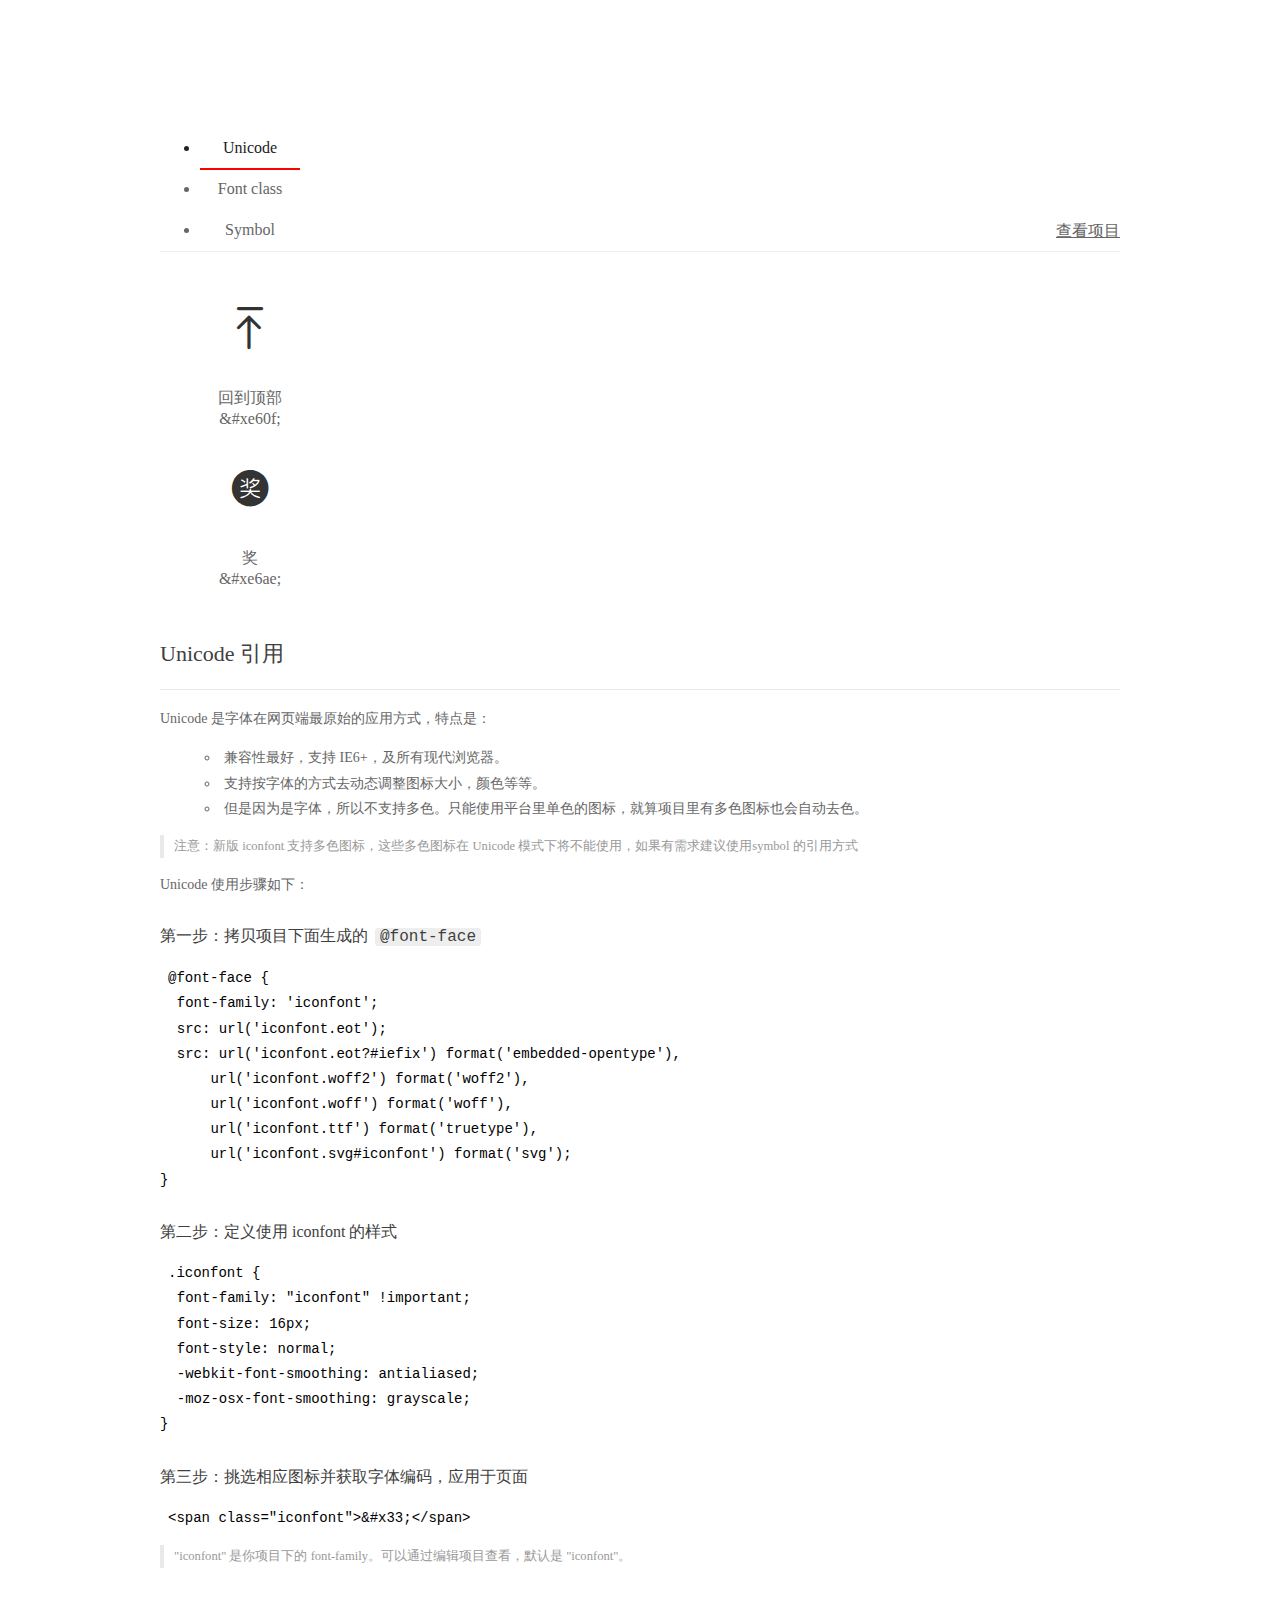
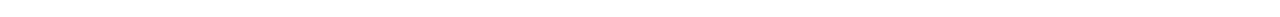
==== imgs/icon/demo_index.html @ e712ca69 "中国移动首页已完成" ====
<!DOCTYPE html>
<html>
<head>
  <meta charset="utf-8"/>
  <title>IconFont Demo</title>
  <link rel="shortcut icon" href="https://gtms04.alicdn.com/tps/i4/TB1_oz6GVXXXXaFXpXXJDFnIXXX-64-64.ico" type="image/x-icon"/>
  <link rel="stylesheet" href="https://g.alicdn.com/thx/cube/1.3.2/cube.min.css">
  <link rel="stylesheet" href="demo.css">
  <link rel="stylesheet" href="iconfont.css">
  <script src="iconfont.js"></script>
  <!-- jQuery -->
  <script src="https://a1.alicdn.com/oss/uploads/2018/12/26/7bfddb60-08e8-11e9-9b04-53e73bb6408b.js"></script>
  <!-- 代码高亮 -->
  <script src="https://a1.alicdn.com/oss/uploads/2018/12/26/a3f714d0-08e6-11e9-8a15-ebf944d7534c.js"></script>
</head>
<body>
  <div class="main">
    <h1 class="logo"><a href="https://www.iconfont.cn/" title="iconfont 首页" target="_blank">&#xe86b;</a></h1>
    <div class="nav-tabs">
      <ul id="tabs" class="dib-box">
        <li class="dib active"><span>Unicode</span></li>
        <li class="dib"><span>Font class</span></li>
        <li class="dib"><span>Symbol</span></li>
      </ul>
      
      <a href="https://www.iconfont.cn/manage/index?manage_type=myprojects&projectId=1122254" target="_blank" class="nav-more">查看项目</a>
      
    </div>
    <div class="tab-container">
      <div class="content unicode" style="display: block;">
          <ul class="icon_lists dib-box">
          
            <li class="dib">
              <span class="icon iconfont">&#xe60f;</span>
                <div class="name">回到顶部</div>
                <div class="code-name">&amp;#xe60f;</div>
              </li>
          
            <li class="dib">
              <span class="icon iconfont">&#xe6ae;</span>
                <div class="name">奖</div>
                <div class="code-name">&amp;#xe6ae;</div>
              </li>
          
          </ul>
          <div class="article markdown">
          <h2 id="unicode-">Unicode 引用</h2>
          <hr>

          <p>Unicode 是字体在网页端最原始的应用方式，特点是：</p>
          <ul>
            <li>兼容性最好，支持 IE6+，及所有现代浏览器。</li>
            <li>支持按字体的方式去动态调整图标大小，颜色等等。</li>
            <li>但是因为是字体，所以不支持多色。只能使用平台里单色的图标，就算项目里有多色图标也会自动去色。</li>
          </ul>
          <blockquote>
            <p>注意：新版 iconfont 支持多色图标，这些多色图标在 Unicode 模式下将不能使用，如果有需求建议使用symbol 的引用方式</p>
          </blockquote>
          <p>Unicode 使用步骤如下：</p>
          <h3 id="-font-face">第一步：拷贝项目下面生成的 <code>@font-face</code></h3>
<pre><code class="language-css"
>@font-face {
  font-family: 'iconfont';
  src: url('iconfont.eot');
  src: url('iconfont.eot?#iefix') format('embedded-opentype'),
      url('iconfont.woff2') format('woff2'),
      url('iconfont.woff') format('woff'),
      url('iconfont.ttf') format('truetype'),
      url('iconfont.svg#iconfont') format('svg');
}
</code></pre>
          <h3 id="-iconfont-">第二步：定义使用 iconfont 的样式</h3>
<pre><code class="language-css"
>.iconfont {
  font-family: "iconfont" !important;
  font-size: 16px;
  font-style: normal;
  -webkit-font-smoothing: antialiased;
  -moz-osx-font-smoothing: grayscale;
}
</code></pre>
          <h3 id="-">第三步：挑选相应图标并获取字体编码，应用于页面</h3>
<pre>
<code class="language-html"
>&lt;span class="iconfont"&gt;&amp;#x33;&lt;/span&gt;
</code></pre>
          <blockquote>
            <p>"iconfont" 是你项目下的 font-family。可以通过编辑项目查看，默认是 "iconfont"。</p>
          </blockquote>
          </div>
      </div>
      <div class="content font-class">
        <ul class="icon_lists dib-box">
          
          <li class="dib">
            <span class="icon iconfont icon-huidaodingbu"></span>
            <div class="name">
              回到顶部
            </div>
            <div class="code-name">.icon-huidaodingbu
            </div>
          </li>
          
          <li class="dib">
            <span class="icon iconfont icon-jiang"></span>
            <div class="name">
              奖
            </div>
            <div class="code-name">.icon-jiang
            </div>
          </li>
          
        </ul>
        <div class="article markdown">
        <h2 id="font-class-">font-class 引用</h2>
        <hr>

        <p>font-class 是 Unicode 使用方式的一种变种，主要是解决 Unicode 书写不直观，语意不明确的问题。</p>
        <p>与 Unicode 使用方式相比，具有如下特点：</p>
        <ul>
          <li>兼容性良好，支持 IE8+，及所有现代浏览器。</li>
          <li>相比于 Unicode 语意明确，书写更直观。可以很容易分辨这个 icon 是什么。</li>
          <li>因为使用 class 来定义图标，所以当要替换图标时，只需要修改 class 里面的 Unicode 引用。</li>
          <li>不过因为本质上还是使用的字体，所以多色图标还是不支持的。</li>
        </ul>
        <p>使用步骤如下：</p>
        <h3 id="-fontclass-">第一步：引入项目下面生成的 fontclass 代码：</h3>
<pre><code class="language-html">&lt;link rel="stylesheet" href="./iconfont.css"&gt;
</code></pre>
        <h3 id="-">第二步：挑选相应图标并获取类名，应用于页面：</h3>
<pre><code class="language-html">&lt;span class="iconfont icon-xxx"&gt;&lt;/span&gt;
</code></pre>
        <blockquote>
          <p>"
            iconfont" 是你项目下的 font-family。可以通过编辑项目查看，默认是 "iconfont"。</p>
        </blockquote>
      </div>
      </div>
      <div class="content symbol">
          <ul class="icon_lists dib-box">
          
            <li class="dib">
                <svg class="icon svg-icon" aria-hidden="true">
                  <use xlink:href="#icon-huidaodingbu"></use>
                </svg>
                <div class="name">回到顶部</div>
                <div class="code-name">#icon-huidaodingbu</div>
            </li>
          
            <li class="dib">
                <svg class="icon svg-icon" aria-hidden="true">
                  <use xlink:href="#icon-jiang"></use>
                </svg>
                <div class="name">奖</div>
                <div class="code-name">#icon-jiang</div>
            </li>
          
          </ul>
          <div class="article markdown">
          <h2 id="symbol-">Symbol 引用</h2>
          <hr>

          <p>这是一种全新的使用方式，应该说这才是未来的主流，也是平台目前推荐的用法。相关介绍可以参考这篇<a href="">文章</a>
            这种用法其实是做了一个 SVG 的集合，与另外两种相比具有如下特点：</p>
          <ul>
            <li>支持多色图标了，不再受单色限制。</li>
            <li>通过一些技巧，支持像字体那样，通过 <code>font-size</code>, <code>color</code> 来调整样式。</li>
            <li>兼容性较差，支持 IE9+，及现代浏览器。</li>
            <li>浏览器渲染 SVG 的性能一般，还不如 png。</li>
          </ul>
          <p>使用步骤如下：</p>
          <h3 id="-symbol-">第一步：引入项目下面生成的 symbol 代码：</h3>
<pre><code class="language-html">&lt;script src="./iconfont.js"&gt;&lt;/script&gt;
</code></pre>
          <h3 id="-css-">第二步：加入通用 CSS 代码（引入一次就行）：</h3>
<pre><code class="language-html">&lt;style&gt;
.icon {
  width: 1em;
  height: 1em;
  vertical-align: -0.15em;
  fill: currentColor;
  overflow: hidden;
}
&lt;/style&gt;
</code></pre>
          <h3 id="-">第三步：挑选相应图标并获取类名，应用于页面：</h3>
<pre><code class="language-html">&lt;svg class="icon" aria-hidden="true"&gt;
  &lt;use xlink:href="#icon-xxx"&gt;&lt;/use&gt;
&lt;/svg&gt;
</code></pre>
          </div>
      </div>

    </div>
  </div>
  <script>
  $(document).ready(function () {
      $('.tab-container .content:first').show()

      $('#tabs li').click(function (e) {
        var tabContent = $('.tab-container .content')
        var index = $(this).index()

        if ($(this).hasClass('active')) {
          return
        } else {
          $('#tabs li').removeClass('active')
          $(this).addClass('active')

          tabContent.hide().eq(index).fadeIn()
        }
      })
    })
  </script>
</body>
</html>
---- imgs/icon/demo.css ----
/* Logo 字体 */
@font-face {
  font-family: "iconfont logo";
  src: url('https://at.alicdn.com/t/font_985780_km7mi63cihi.eot?t=1545807318834');
  src: url('https://at.alicdn.com/t/font_985780_km7mi63cihi.eot?t=1545807318834#iefix') format('embedded-opentype'),
    url('https://at.alicdn.com/t/font_985780_km7mi63cihi.woff?t=1545807318834') format('woff'),
    url('https://at.alicdn.com/t/font_985780_km7mi63cihi.ttf?t=1545807318834') format('truetype'),
    url('https://at.alicdn.com/t/font_985780_km7mi63cihi.svg?t=1545807318834#iconfont') format('svg');
}

.logo {
  font-family: "iconfont logo";
  font-size: 160px;
  font-style: normal;
  -webkit-font-smoothing: antialiased;
  -moz-osx-font-smoothing: grayscale;
}

/* tabs */
.nav-tabs {
  position: relative;
}

.nav-tabs .nav-more {
  position: absolute;
  right: 0;
  bottom: 0;
  height: 42px;
  line-height: 42px;
  color: #666;
}

#tabs {
  border-bottom: 1px solid #eee;
}

#tabs li {
  cursor: pointer;
  width: 100px;
  height: 40px;
  line-height: 40px;
  text-align: center;
  font-size: 16px;
  border-bottom: 2px solid transparent;
  position: relative;
  z-index: 1;
  margin-bottom: -1px;
  color: #666;
}


#tabs .active {
  border-bottom-color: #f00;
  color: #222;
}

.tab-container .content {
  display: none;
}

/* 页面布局 */
.main {
  padding: 30px 100px;
  width: 960px;
  margin: 0 auto;
}

.main .logo {
  color: #333;
  text-align: left;
  margin-bottom: 30px;
  line-height: 1;
  height: 110px;
  margin-top: -50px;
  overflow: hidden;
  *zoom: 1;
}

.main .logo a {
  font-size: 160px;
  color: #333;
}

.helps {
  margin-top: 40px;
}

.helps pre {
  padding: 20px;
  margin: 10px 0;
  border: solid 1px #e7e1cd;
  background-color: #fffdef;
  overflow: auto;
}

.icon_lists {
  width: 100% !important;
  overflow: hidden;
  *zoom: 1;
}

.icon_lists li {
  width: 100px;
  margin-bottom: 10px;
  margin-right: 20px;
  text-align: center;
  list-style: none !important;
  cursor: default;
}

.icon_lists li .code-name {
  line-height: 1.2;
}

.icon_lists .icon {
  display: block;
  height: 100px;
  line-height: 100px;
  font-size: 42px;
  margin: 10px auto;
  color: #333;
  -webkit-transition: font-size 0.25s linear, width 0.25s linear;
  -moz-transition: font-size 0.25s linear, width 0.25s linear;
  transition: font-size 0.25s linear, width 0.25s linear;
}

.icon_lists .icon:hover {
  font-size: 100px;
}

.icon_lists .svg-icon {
  /* 通过设置 font-size 来改变图标大小 */
  width: 1em;
  /* 图标和文字相邻时，垂直对齐 */
  vertical-align: -0.15em;
  /* 通过设置 color 来改变 SVG 的颜色/fill */
  fill: currentColor;
  /* path 和 stroke 溢出 viewBox 部分在 IE 下会显示
      normalize.css 中也包含这行 */
  overflow: hidden;
}

.icon_lists li .name,
.icon_lists li .code-name {
  color: #666;
}

/* markdown 样式 */
.markdown {
  color: #666;
  font-size: 14px;
  line-height: 1.8;
}

.highlight {
  line-height: 1.5;
}

.markdown img {
  vertical-align: middle;
  max-width: 100%;
}

.markdown h1 {
  color: #404040;
  font-weight: 500;
  line-height: 40px;
  margin-bottom: 24px;
}

.markdown h2,
.markdown h3,
.markdown h4,
.markdown h5,
.markdown h6 {
  color: #404040;
  margin: 1.6em 0 0.6em 0;
  font-weight: 500;
  clear: both;
}

.markdown h1 {
  font-size: 28px;
}

.markdown h2 {
  font-size: 22px;
}

.markdown h3 {
  font-size: 16px;
}

.markdown h4 {
  font-size: 14px;
}

.markdown h5 {
  font-size: 12px;
}

.markdown h6 {
  font-size: 12px;
}

.markdown hr {
  height: 1px;
  border: 0;
  background: #e9e9e9;
  margin: 16px 0;
  clear: both;
}

.markdown p {
  margin: 1em 0;
}

.markdown>p,
.markdown>blockquote,
.markdown>.highlight,
.markdown>ol,
.markdown>ul {
  width: 80%;
}

.markdown ul>li {
  list-style: circle;
}

.markdown>ul li,
.markdown blockquote ul>li {
  margin-left: 20px;
  padding-left: 4px;
}

.markdown>ul li p,
.markdown>ol li p {
  margin: 0.6em 0;
}

.markdown ol>li {
  list-style: decimal;
}

.markdown>ol li,
.markdown blockquote ol>li {
  margin-left: 20px;
  padding-left: 4px;
}

.markdown code {
  margin: 0 3px;
  padding: 0 5px;
  background: #eee;
  border-radius: 3px;
}

.markdown strong,
.markdown b {
  font-weight: 600;
}

.markdown>table {
  border-collapse: collapse;
  border-spacing: 0px;
  empty-cells: show;
  border: 1px solid #e9e9e9;
  width: 95%;
  margin-bottom: 24px;
}

.markdown>table th {
  white-space: nowrap;
  color: #333;
  font-weight: 600;
}

.markdown>table th,
.markdown>table td {
  border: 1px solid #e9e9e9;
  padding: 8px 16px;
  text-align: left;
}

.markdown>table th {
  background: #F7F7F7;
}

.markdown blockquote {
  font-size: 90%;
  color: #999;
  border-left: 4px solid #e9e9e9;
  padding-left: 0.8em;
  margin: 1em 0;
}

.markdown blockquote p {
  margin: 0;
}

.markdown .anchor {
  opacity: 0;
  transition: opacity 0.3s ease;
  margin-left: 8px;
}

.markdown .waiting {
  color: #ccc;
}

.markdown h1:hover .anchor,
.markdown h2:hover .anchor,
.markdown h3:hover .anchor,
.markdown h4:hover .anchor,
.markdown h5:hover .anchor,
.markdown h6:hover .anchor {
  opacity: 1;
  display: inline-block;
}

.markdown>br,
.markdown>p>br {
  clear: both;
}


.hljs {
  display: block;
  background: white;
  padding: 0.5em;
  color: #333333;
  overflow-x: auto;
}

.hljs-comment,
.hljs-meta {
  color: #969896;
}

.hljs-string,
.hljs-variable,
.hljs-template-variable,
.hljs-strong,
.hljs-emphasis,
.hljs-quote {
  color: #df5000;
}

.hljs-keyword,
.hljs-selector-tag,
.hljs-type {
  color: #a71d5d;
}

.hljs-literal,
.hljs-symbol,
.hljs-bullet,
.hljs-attribute {
  color: #0086b3;
}

.hljs-section,
.hljs-name {
  color: #63a35c;
}

.hljs-tag {
  color: #333333;
}

.hljs-title,
.hljs-attr,
.hljs-selector-id,
.hljs-selector-class,
.hljs-selector-attr,
.hljs-selector-pseudo {
  color: #795da3;
}

.hljs-addition {
  color: #55a532;
  background-color: #eaffea;
}

.hljs-deletion {
  color: #bd2c00;
  background-color: #ffecec;
}

.hljs-link {
  text-decoration: underline;
}

/* 代码高亮 */
/* PrismJS 1.15.0
https://prismjs.com/download.html#themes=prism&languages=markup+css+clike+javascript */
/**
 * prism.js default theme for JavaScript, CSS and HTML
 * Based on dabblet (http://dabblet.com)
 * @author Lea Verou
 */
code[class*="language-"],
pre[class*="language-"] {
  color: black;
  background: none;
  text-shadow: 0 1px white;
  font-family: Consolas, Monaco, 'Andale Mono', 'Ubuntu Mono', monospace;
  text-align: left;
  white-space: pre;
  word-spacing: normal;
  word-break: normal;
  word-wrap: normal;
  line-height: 1.5;

  -moz-tab-size: 4;
  -o-tab-size: 4;
  tab-size: 4;

  -webkit-hyphens: none;
  -moz-hyphens: none;
  -ms-hyphens: none;
  hyphens: none;
}

pre[class*="language-"]::-moz-selection,
pre[class*="language-"] ::-moz-selection,
code[class*="language-"]::-moz-selection,
code[class*="language-"] ::-moz-selection {
  text-shadow: none;
  background: #b3d4fc;
}

pre[class*="language-"]::selection,
pre[class*="language-"] ::selection,
code[class*="language-"]::selection,
code[class*="language-"] ::selection {
  text-shadow: none;
  background: #b3d4fc;
}

@media print {

  code[class*="language-"],
  pre[class*="language-"] {
    text-shadow: none;
  }
}

/* Code blocks */
pre[class*="language-"] {
  padding: 1em;
  margin: .5em 0;
  overflow: auto;
}

:not(pre)>code[class*="language-"],
pre[class*="language-"] {
  background: #f5f2f0;
}

/* Inline code */
:not(pre)>code[class*="language-"] {
  padding: .1em;
  border-radius: .3em;
  white-space: normal;
}

.token.comment,
.token.prolog,
.token.doctype,
.token.cdata {
  color: slategray;
}

.token.punctuation {
  color: #999;
}

.namespace {
  opacity: .7;
}

.token.property,
.token.tag,
.token.boolean,
.token.number,
.token.constant,
.token.symbol,
.token.deleted {
  color: #905;
}

.token.selector,
.token.attr-name,
.token.string,
.token.char,
.token.builtin,
.token.inserted {
  color: #690;
}

.token.operator,
.token.entity,
.token.url,
.language-css .token.string,
.style .token.string {
  color: #9a6e3a;
  background: hsla(0, 0%, 100%, .5);
}

.token.atrule,
.token.attr-value,
.token.keyword {
  color: #07a;
}

.token.function,
.token.class-name {
  color: #DD4A68;
}

.token.regex,
.token.important,
.token.variable {
  color: #e90;
}

.token.important,
.token.bold {
  font-weight: bold;
}

.token.italic {
  font-style: italic;
}

.token.entity {
  cursor: help;
}
---- imgs/icon/iconfont.css ----
@font-face {font-family: "iconfont";
  src: url('iconfont.eot?t=1554196847967'); /* IE9 */
  src: url('iconfont.eot?t=1554196847967#iefix') format('embedded-opentype'), /* IE6-IE8 */
  url('[data-uri]') format('woff2'),
  url('iconfont.woff?t=1554196847967') format('woff'),
  url('iconfont.ttf?t=1554196847967') format('truetype'), /* chrome, firefox, opera, Safari, Android, iOS 4.2+ */
  url('iconfont.svg?t=1554196847967#iconfont') format('svg'); /* iOS 4.1- */
}

.iconfont {
  font-family: "iconfont" !important;
  font-size: 16px;
  font-style: normal;
  -webkit-font-smoothing: antialiased;
  -moz-osx-font-smoothing: grayscale;
}

.icon-huidaodingbu:before {
  content: "\e60f";
}

.icon-jiang:before {
  content: "\e6ae";
}
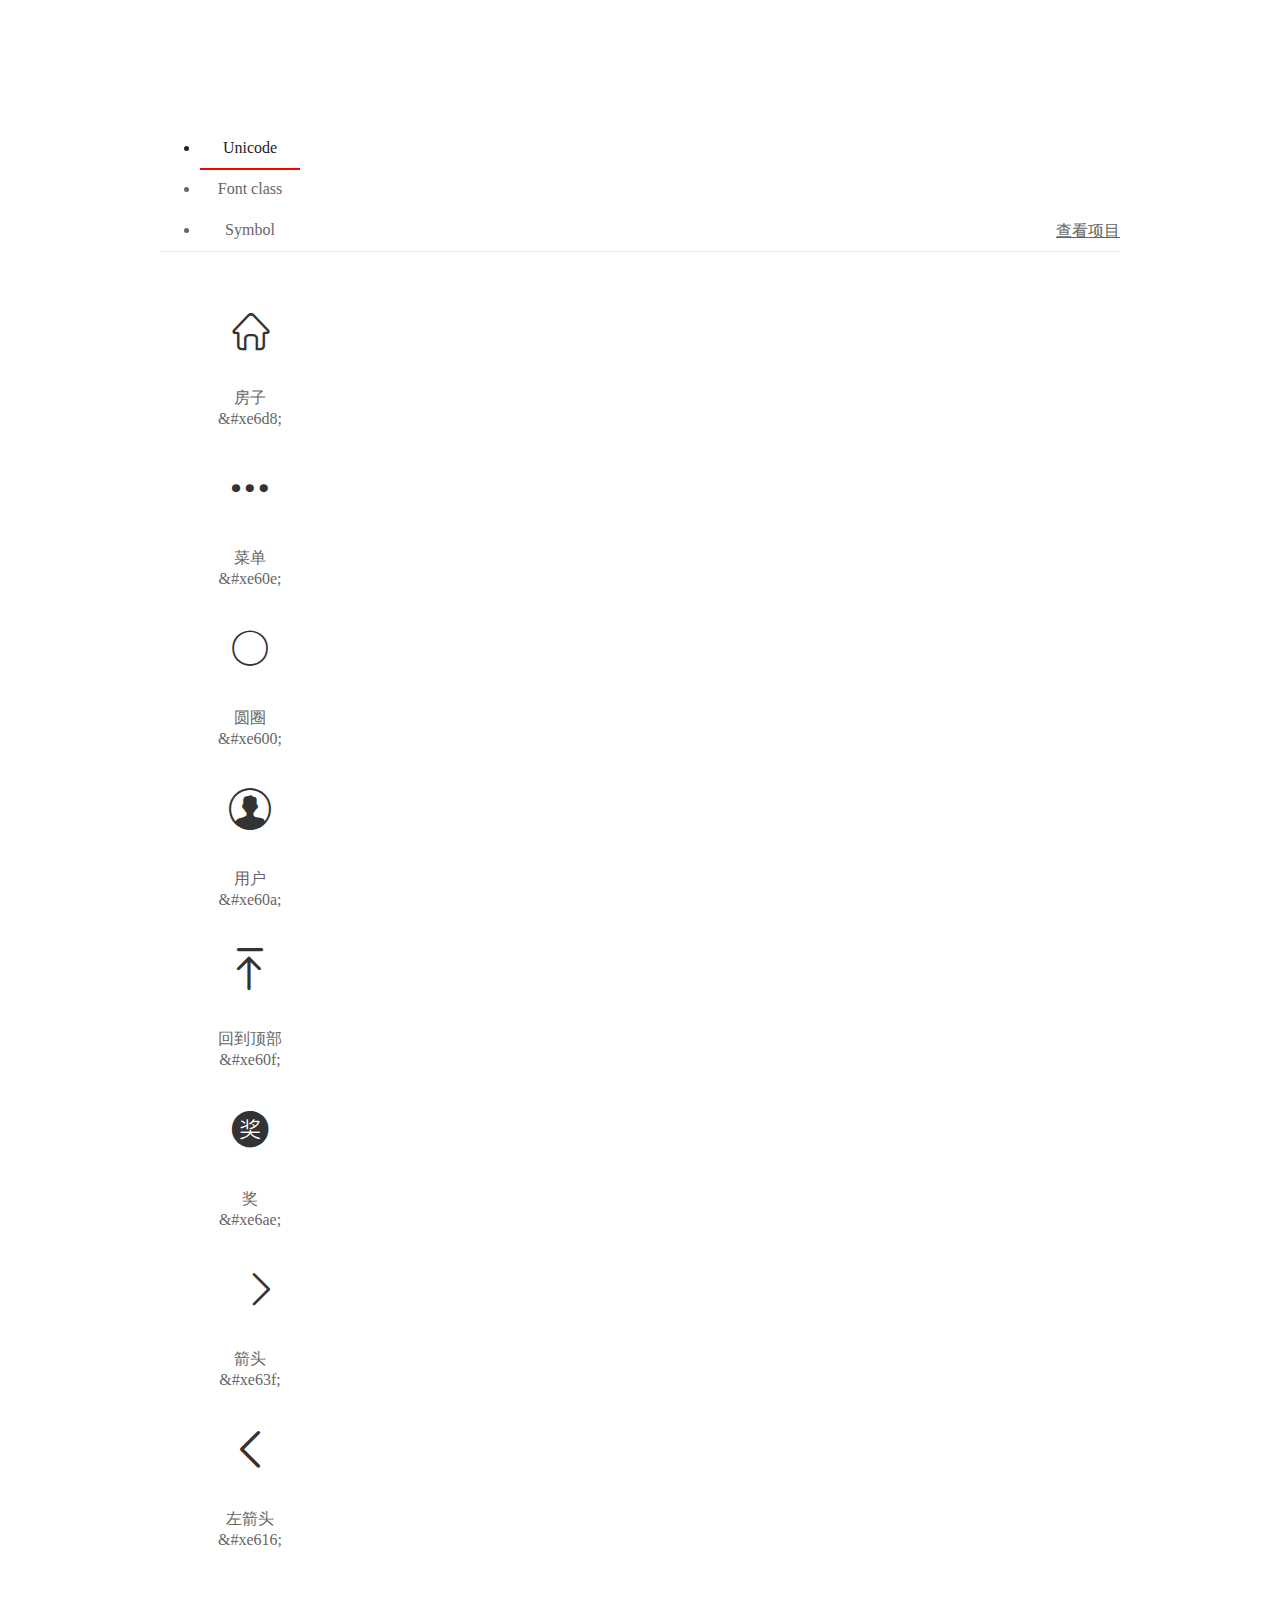
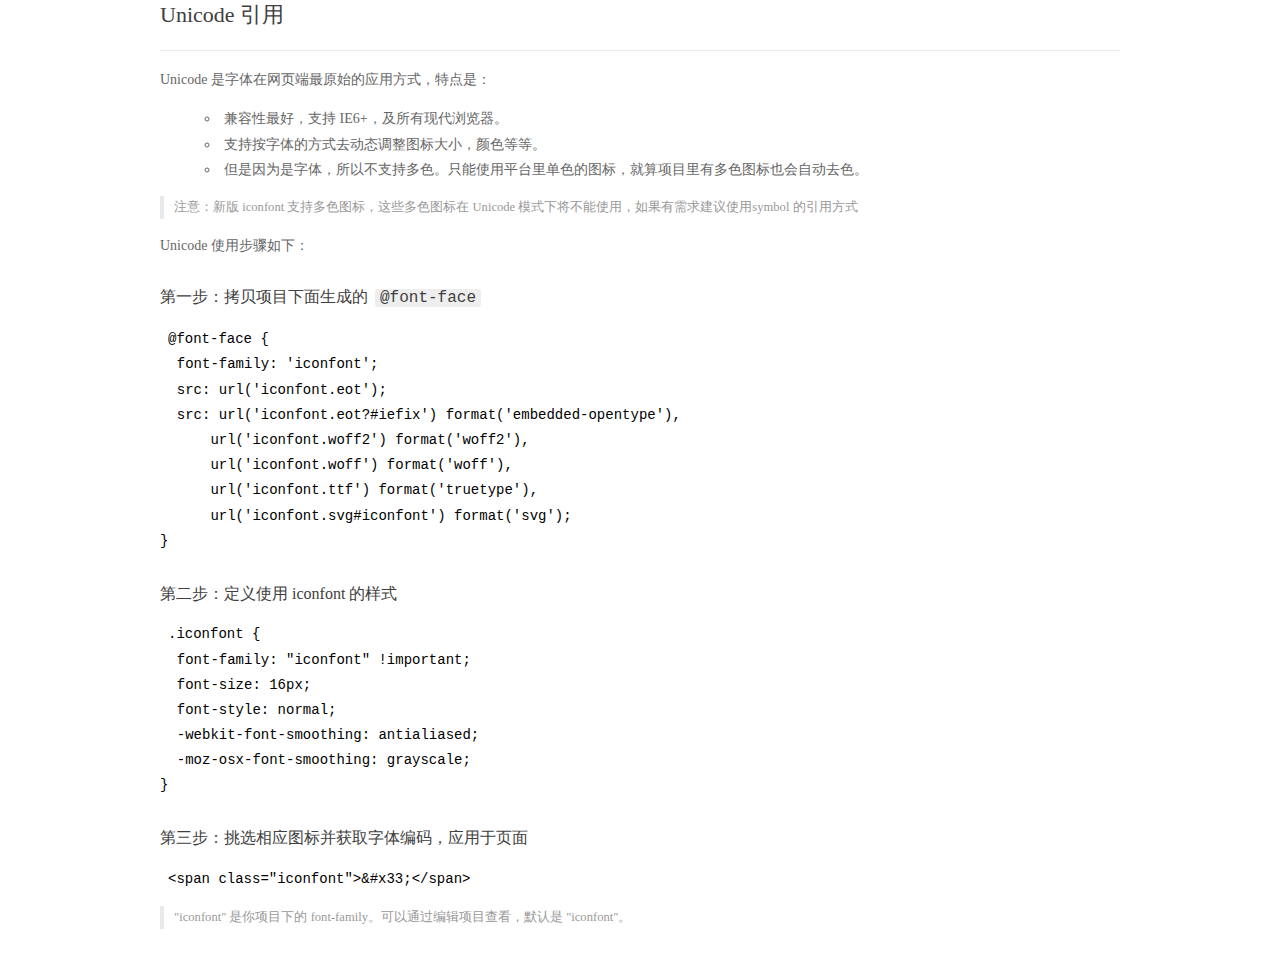
==== commit 1bb32ff7: "买流量页面已完成" ====
--- a/imgs/icon/demo_index.html
+++ b/imgs/icon/demo_index.html
@@ -31,6 +31,30 @@
           <ul class="icon_lists dib-box">
           
             <li class="dib">
+              <span class="icon iconfont">&#xe6d8;</span>
+                <div class="name">房子</div>
+                <div class="code-name">&amp;#xe6d8;</div>
+              </li>
+          
+            <li class="dib">
+              <span class="icon iconfont">&#xe60e;</span>
+                <div class="name">菜单</div>
+                <div class="code-name">&amp;#xe60e;</div>
+              </li>
+          
+            <li class="dib">
+              <span class="icon iconfont">&#xe600;</span>
+                <div class="name">圆圈</div>
+                <div class="code-name">&amp;#xe600;</div>
+              </li>
+          
+            <li class="dib">
+              <span class="icon iconfont">&#xe60a;</span>
+                <div class="name">用户</div>
+                <div class="code-name">&amp;#xe60a;</div>
+              </li>
+          
+            <li class="dib">
               <span class="icon iconfont">&#xe60f;</span>
                 <div class="name">回到顶部</div>
                 <div class="code-name">&amp;#xe60f;</div>
@@ -40,6 +64,18 @@
               <span class="icon iconfont">&#xe6ae;</span>
                 <div class="name">奖</div>
                 <div class="code-name">&amp;#xe6ae;</div>
+              </li>
+          
+            <li class="dib">
+              <span class="icon iconfont">&#xe63f;</span>
+                <div class="name">箭头</div>
+                <div class="code-name">&amp;#xe63f;</div>
+              </li>
+          
+            <li class="dib">
+              <span class="icon iconfont">&#xe616;</span>
+                <div class="name">左箭头</div>
+                <div class="code-name">&amp;#xe616;</div>
               </li>
           
           </ul>
@@ -93,6 +129,42 @@
         <ul class="icon_lists dib-box">
           
           <li class="dib">
+            <span class="icon iconfont icon-home"></span>
+            <div class="name">
+              房子
+            </div>
+            <div class="code-name">.icon-home
+            </div>
+          </li>
+          
+          <li class="dib">
+            <span class="icon iconfont icon-caidan"></span>
+            <div class="name">
+              菜单
+            </div>
+            <div class="code-name">.icon-caidan
+            </div>
+          </li>
+          
+          <li class="dib">
+            <span class="icon iconfont icon-subunselected"></span>
+            <div class="name">
+              圆圈
+            </div>
+            <div class="code-name">.icon-subunselected
+            </div>
+          </li>
+          
+          <li class="dib">
+            <span class="icon iconfont icon-iconfontcolor19"></span>
+            <div class="name">
+              用户
+            </div>
+            <div class="code-name">.icon-iconfontcolor19
+            </div>
+          </li>
+          
+          <li class="dib">
             <span class="icon iconfont icon-huidaodingbu"></span>
             <div class="name">
               回到顶部
@@ -107,6 +179,24 @@
               奖
             </div>
             <div class="code-name">.icon-jiang
+            </div>
+          </li>
+          
+          <li class="dib">
+            <span class="icon iconfont icon-jiantou"></span>
+            <div class="name">
+              箭头
+            </div>
+            <div class="code-name">.icon-jiantou
+            </div>
+          </li>
+          
+          <li class="dib">
+            <span class="icon iconfont icon-arrow-left"></span>
+            <div class="name">
+              左箭头
+            </div>
+            <div class="code-name">.icon-arrow-left
             </div>
           </li>
           
@@ -141,6 +231,38 @@
           
             <li class="dib">
                 <svg class="icon svg-icon" aria-hidden="true">
+                  <use xlink:href="#icon-home"></use>
+                </svg>
+                <div class="name">房子</div>
+                <div class="code-name">#icon-home</div>
+            </li>
+          
+            <li class="dib">
+                <svg class="icon svg-icon" aria-hidden="true">
+                  <use xlink:href="#icon-caidan"></use>
+                </svg>
+                <div class="name">菜单</div>
+                <div class="code-name">#icon-caidan</div>
+            </li>
+          
+            <li class="dib">
+                <svg class="icon svg-icon" aria-hidden="true">
+                  <use xlink:href="#icon-subunselected"></use>
+                </svg>
+                <div class="name">圆圈</div>
+                <div class="code-name">#icon-subunselected</div>
+            </li>
+          
+            <li class="dib">
+                <svg class="icon svg-icon" aria-hidden="true">
+                  <use xlink:href="#icon-iconfontcolor19"></use>
+                </svg>
+                <div class="name">用户</div>
+                <div class="code-name">#icon-iconfontcolor19</div>
+            </li>
+          
+            <li class="dib">
+                <svg class="icon svg-icon" aria-hidden="true">
                   <use xlink:href="#icon-huidaodingbu"></use>
                 </svg>
                 <div class="name">回到顶部</div>
@@ -153,6 +275,22 @@
                 </svg>
                 <div class="name">奖</div>
                 <div class="code-name">#icon-jiang</div>
+            </li>
+          
+            <li class="dib">
+                <svg class="icon svg-icon" aria-hidden="true">
+                  <use xlink:href="#icon-jiantou"></use>
+                </svg>
+                <div class="name">箭头</div>
+                <div class="code-name">#icon-jiantou</div>
+            </li>
+          
+            <li class="dib">
+                <svg class="icon svg-icon" aria-hidden="true">
+                  <use xlink:href="#icon-arrow-left"></use>
+                </svg>
+                <div class="name">左箭头</div>
+                <div class="code-name">#icon-arrow-left</div>
             </li>
           
           </ul>
--- a/imgs/icon/iconfont.css
+++ b/imgs/icon/iconfont.css
@@ -1,10 +1,10 @@
 @font-face {font-family: "iconfont";
-  src: url('iconfont.eot?t=1554196847967'); /* IE9 */
-  src: url('iconfont.eot?t=1554196847967#iefix') format('embedded-opentype'), /* IE6-IE8 */
-  url('[data-uri]') format('woff2'),
-  url('iconfont.woff?t=1554196847967') format('woff'),
-  url('iconfont.ttf?t=1554196847967') format('truetype'), /* chrome, firefox, opera, Safari, Android, iOS 4.2+ */
-  url('iconfont.svg?t=1554196847967#iconfont') format('svg'); /* iOS 4.1- */
+  src: url('iconfont.eot?t=1554549674523'); /* IE9 */
+  src: url('iconfont.eot?t=1554549674523#iefix') format('embedded-opentype'), /* IE6-IE8 */
+  url('[data-uri]') format('woff2'),
+  url('iconfont.woff?t=1554549674523') format('woff'),
+  url('iconfont.ttf?t=1554549674523') format('truetype'), /* chrome, firefox, opera, Safari, Android, iOS 4.2+ */
+  url('iconfont.svg?t=1554549674523#iconfont') format('svg'); /* iOS 4.1- */
 }
 
 .iconfont {
@@ -15,6 +15,22 @@
   -moz-osx-font-smoothing: grayscale;
 }
 
+.icon-home:before {
+  content: "\e6d8";
+}
+
+.icon-caidan:before {
+  content: "\e60e";
+}
+
+.icon-subunselected:before {
+  content: "\e600";
+}
+
+.icon-iconfontcolor19:before {
+  content: "\e60a";
+}
+
 .icon-huidaodingbu:before {
   content: "\e60f";
 }
@@ -23,3 +39,11 @@
   content: "\e6ae";
 }
 
+.icon-jiantou:before {
+  content: "\e63f";
+}
+
+.icon-arrow-left:before {
+  content: "\e616";
+}
+
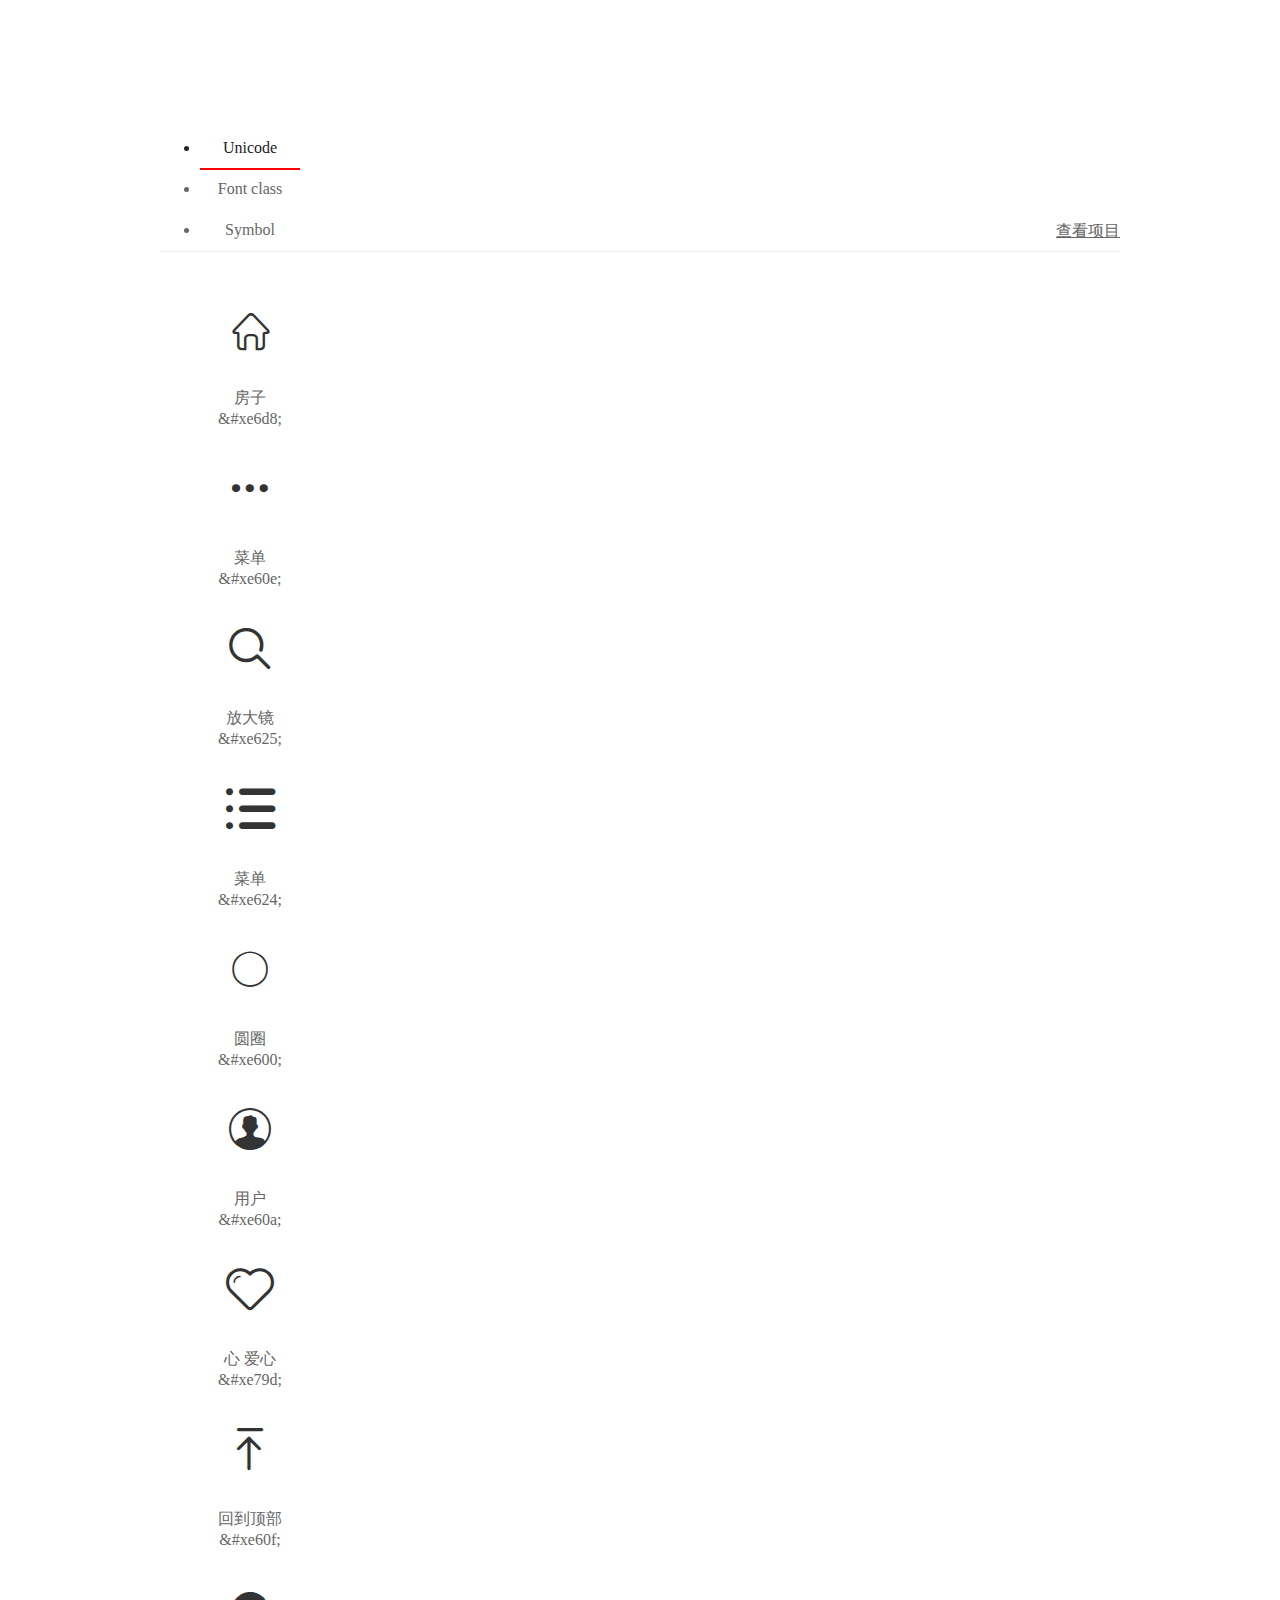
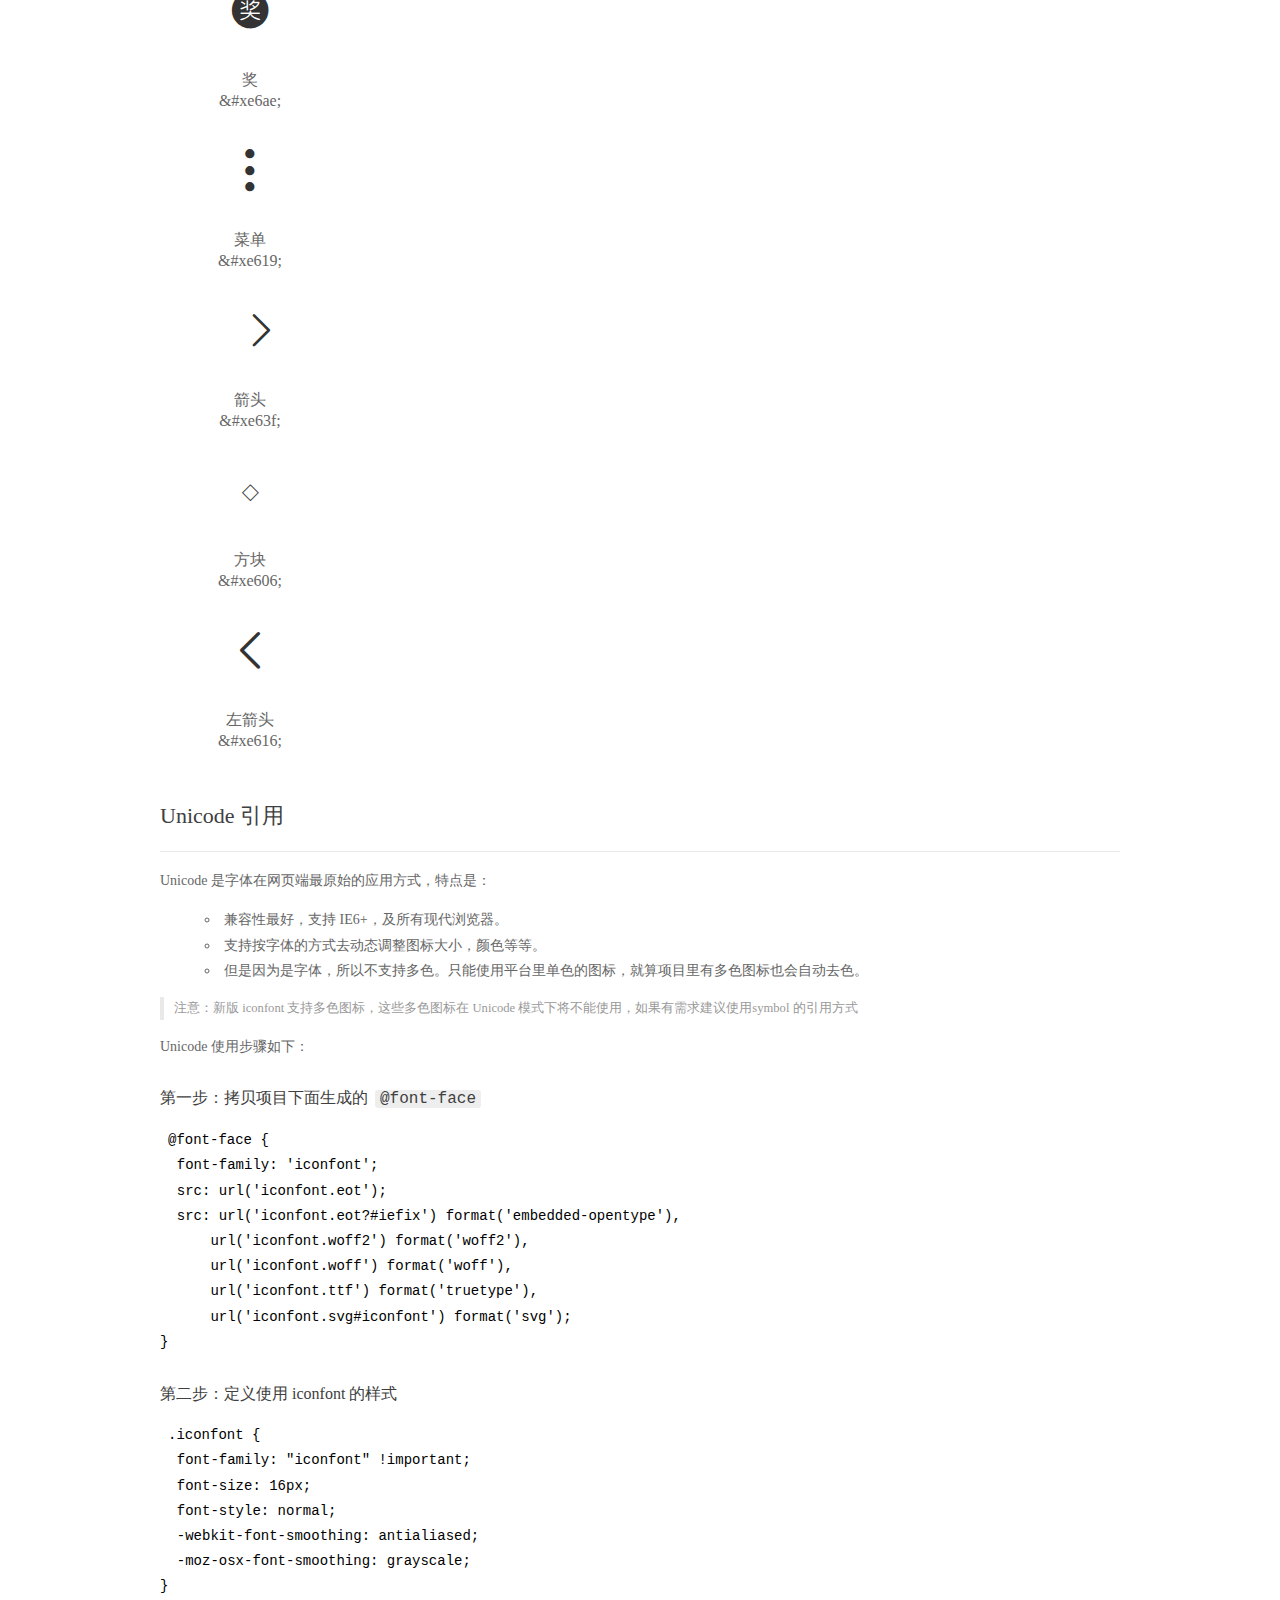
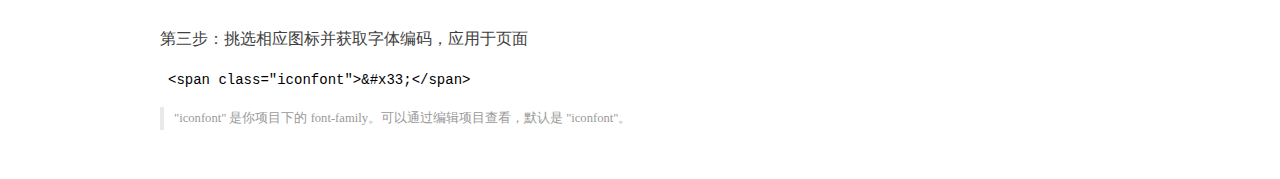
==== commit bd434f8d: "已完成" ====
--- a/imgs/icon/demo_index.html
+++ b/imgs/icon/demo_index.html
@@ -43,6 +43,18 @@
               </li>
           
             <li class="dib">
+              <span class="icon iconfont">&#xe625;</span>
+                <div class="name">放大镜</div>
+                <div class="code-name">&amp;#xe625;</div>
+              </li>
+          
+            <li class="dib">
+              <span class="icon iconfont">&#xe624;</span>
+                <div class="name">菜单</div>
+                <div class="code-name">&amp;#xe624;</div>
+              </li>
+          
+            <li class="dib">
               <span class="icon iconfont">&#xe600;</span>
                 <div class="name">圆圈</div>
                 <div class="code-name">&amp;#xe600;</div>
@@ -55,6 +67,12 @@
               </li>
           
             <li class="dib">
+              <span class="icon iconfont">&#xe79d;</span>
+                <div class="name">心 爱心</div>
+                <div class="code-name">&amp;#xe79d;</div>
+              </li>
+          
+            <li class="dib">
               <span class="icon iconfont">&#xe60f;</span>
                 <div class="name">回到顶部</div>
                 <div class="code-name">&amp;#xe60f;</div>
@@ -67,9 +85,21 @@
               </li>
           
             <li class="dib">
+              <span class="icon iconfont">&#xe619;</span>
+                <div class="name">菜单</div>
+                <div class="code-name">&amp;#xe619;</div>
+              </li>
+          
+            <li class="dib">
               <span class="icon iconfont">&#xe63f;</span>
                 <div class="name">箭头</div>
                 <div class="code-name">&amp;#xe63f;</div>
+              </li>
+          
+            <li class="dib">
+              <span class="icon iconfont">&#xe606;</span>
+                <div class="name">方块</div>
+                <div class="code-name">&amp;#xe606;</div>
               </li>
           
             <li class="dib">
@@ -147,6 +177,24 @@
           </li>
           
           <li class="dib">
+            <span class="icon iconfont icon-fangdajing"></span>
+            <div class="name">
+              放大镜
+            </div>
+            <div class="code-name">.icon-fangdajing
+            </div>
+          </li>
+          
+          <li class="dib">
+            <span class="icon iconfont icon-caidan1"></span>
+            <div class="name">
+              菜单
+            </div>
+            <div class="code-name">.icon-caidan1
+            </div>
+          </li>
+          
+          <li class="dib">
             <span class="icon iconfont icon-subunselected"></span>
             <div class="name">
               圆圈
@@ -165,6 +213,15 @@
           </li>
           
           <li class="dib">
+            <span class="icon iconfont icon-xinaixin"></span>
+            <div class="name">
+              心 爱心
+            </div>
+            <div class="code-name">.icon-xinaixin
+            </div>
+          </li>
+          
+          <li class="dib">
             <span class="icon iconfont icon-huidaodingbu"></span>
             <div class="name">
               回到顶部
@@ -183,11 +240,29 @@
           </li>
           
           <li class="dib">
+            <span class="icon iconfont icon-caidan2"></span>
+            <div class="name">
+              菜单
+            </div>
+            <div class="code-name">.icon-caidan2
+            </div>
+          </li>
+          
+          <li class="dib">
             <span class="icon iconfont icon-jiantou"></span>
             <div class="name">
               箭头
             </div>
             <div class="code-name">.icon-jiantou
+            </div>
+          </li>
+          
+          <li class="dib">
+            <span class="icon iconfont icon-fangkuai"></span>
+            <div class="name">
+              方块
+            </div>
+            <div class="code-name">.icon-fangkuai
             </div>
           </li>
           
@@ -247,6 +322,22 @@
           
             <li class="dib">
                 <svg class="icon svg-icon" aria-hidden="true">
+                  <use xlink:href="#icon-fangdajing"></use>
+                </svg>
+                <div class="name">放大镜</div>
+                <div class="code-name">#icon-fangdajing</div>
+            </li>
+          
+            <li class="dib">
+                <svg class="icon svg-icon" aria-hidden="true">
+                  <use xlink:href="#icon-caidan1"></use>
+                </svg>
+                <div class="name">菜单</div>
+                <div class="code-name">#icon-caidan1</div>
+            </li>
+          
+            <li class="dib">
+                <svg class="icon svg-icon" aria-hidden="true">
                   <use xlink:href="#icon-subunselected"></use>
                 </svg>
                 <div class="name">圆圈</div>
@@ -263,6 +354,14 @@
           
             <li class="dib">
                 <svg class="icon svg-icon" aria-hidden="true">
+                  <use xlink:href="#icon-xinaixin"></use>
+                </svg>
+                <div class="name">心 爱心</div>
+                <div class="code-name">#icon-xinaixin</div>
+            </li>
+          
+            <li class="dib">
+                <svg class="icon svg-icon" aria-hidden="true">
                   <use xlink:href="#icon-huidaodingbu"></use>
                 </svg>
                 <div class="name">回到顶部</div>
@@ -279,10 +378,26 @@
           
             <li class="dib">
                 <svg class="icon svg-icon" aria-hidden="true">
+                  <use xlink:href="#icon-caidan2"></use>
+                </svg>
+                <div class="name">菜单</div>
+                <div class="code-name">#icon-caidan2</div>
+            </li>
+          
+            <li class="dib">
+                <svg class="icon svg-icon" aria-hidden="true">
                   <use xlink:href="#icon-jiantou"></use>
                 </svg>
                 <div class="name">箭头</div>
                 <div class="code-name">#icon-jiantou</div>
+            </li>
+          
+            <li class="dib">
+                <svg class="icon svg-icon" aria-hidden="true">
+                  <use xlink:href="#icon-fangkuai"></use>
+                </svg>
+                <div class="name">方块</div>
+                <div class="code-name">#icon-fangkuai</div>
             </li>
           
             <li class="dib">
--- a/imgs/icon/iconfont.css
+++ b/imgs/icon/iconfont.css
@@ -1,10 +1,10 @@
 @font-face {font-family: "iconfont";
-  src: url('iconfont.eot?t=1554549674523'); /* IE9 */
-  src: url('iconfont.eot?t=1554549674523#iefix') format('embedded-opentype'), /* IE6-IE8 */
-  url('[data-uri]') format('woff2'),
-  url('iconfont.woff?t=1554549674523') format('woff'),
-  url('iconfont.ttf?t=1554549674523') format('truetype'), /* chrome, firefox, opera, Safari, Android, iOS 4.2+ */
-  url('iconfont.svg?t=1554549674523#iconfont') format('svg'); /* iOS 4.1- */
+  src: url('iconfont.eot?t=1554808204715'); /* IE9 */
+  src: url('iconfont.eot?t=1554808204715#iefix') format('embedded-opentype'), /* IE6-IE8 */
+  url('[data-uri]') format('woff2'),
+  url('iconfont.woff?t=1554808204715') format('woff'),
+  url('iconfont.ttf?t=1554808204715') format('truetype'), /* chrome, firefox, opera, Safari, Android, iOS 4.2+ */
+  url('iconfont.svg?t=1554808204715#iconfont') format('svg'); /* iOS 4.1- */
 }
 
 .iconfont {
@@ -23,12 +23,24 @@
   content: "\e60e";
 }
 
+.icon-fangdajing:before {
+  content: "\e625";
+}
+
+.icon-caidan1:before {
+  content: "\e624";
+}
+
 .icon-subunselected:before {
   content: "\e600";
 }
 
 .icon-iconfontcolor19:before {
   content: "\e60a";
+}
+
+.icon-xinaixin:before {
+  content: "\e79d";
 }
 
 .icon-huidaodingbu:before {
@@ -39,8 +51,16 @@
   content: "\e6ae";
 }
 
+.icon-caidan2:before {
+  content: "\e619";
+}
+
 .icon-jiantou:before {
   content: "\e63f";
+}
+
+.icon-fangkuai:before {
+  content: "\e606";
 }
 
 .icon-arrow-left:before {
